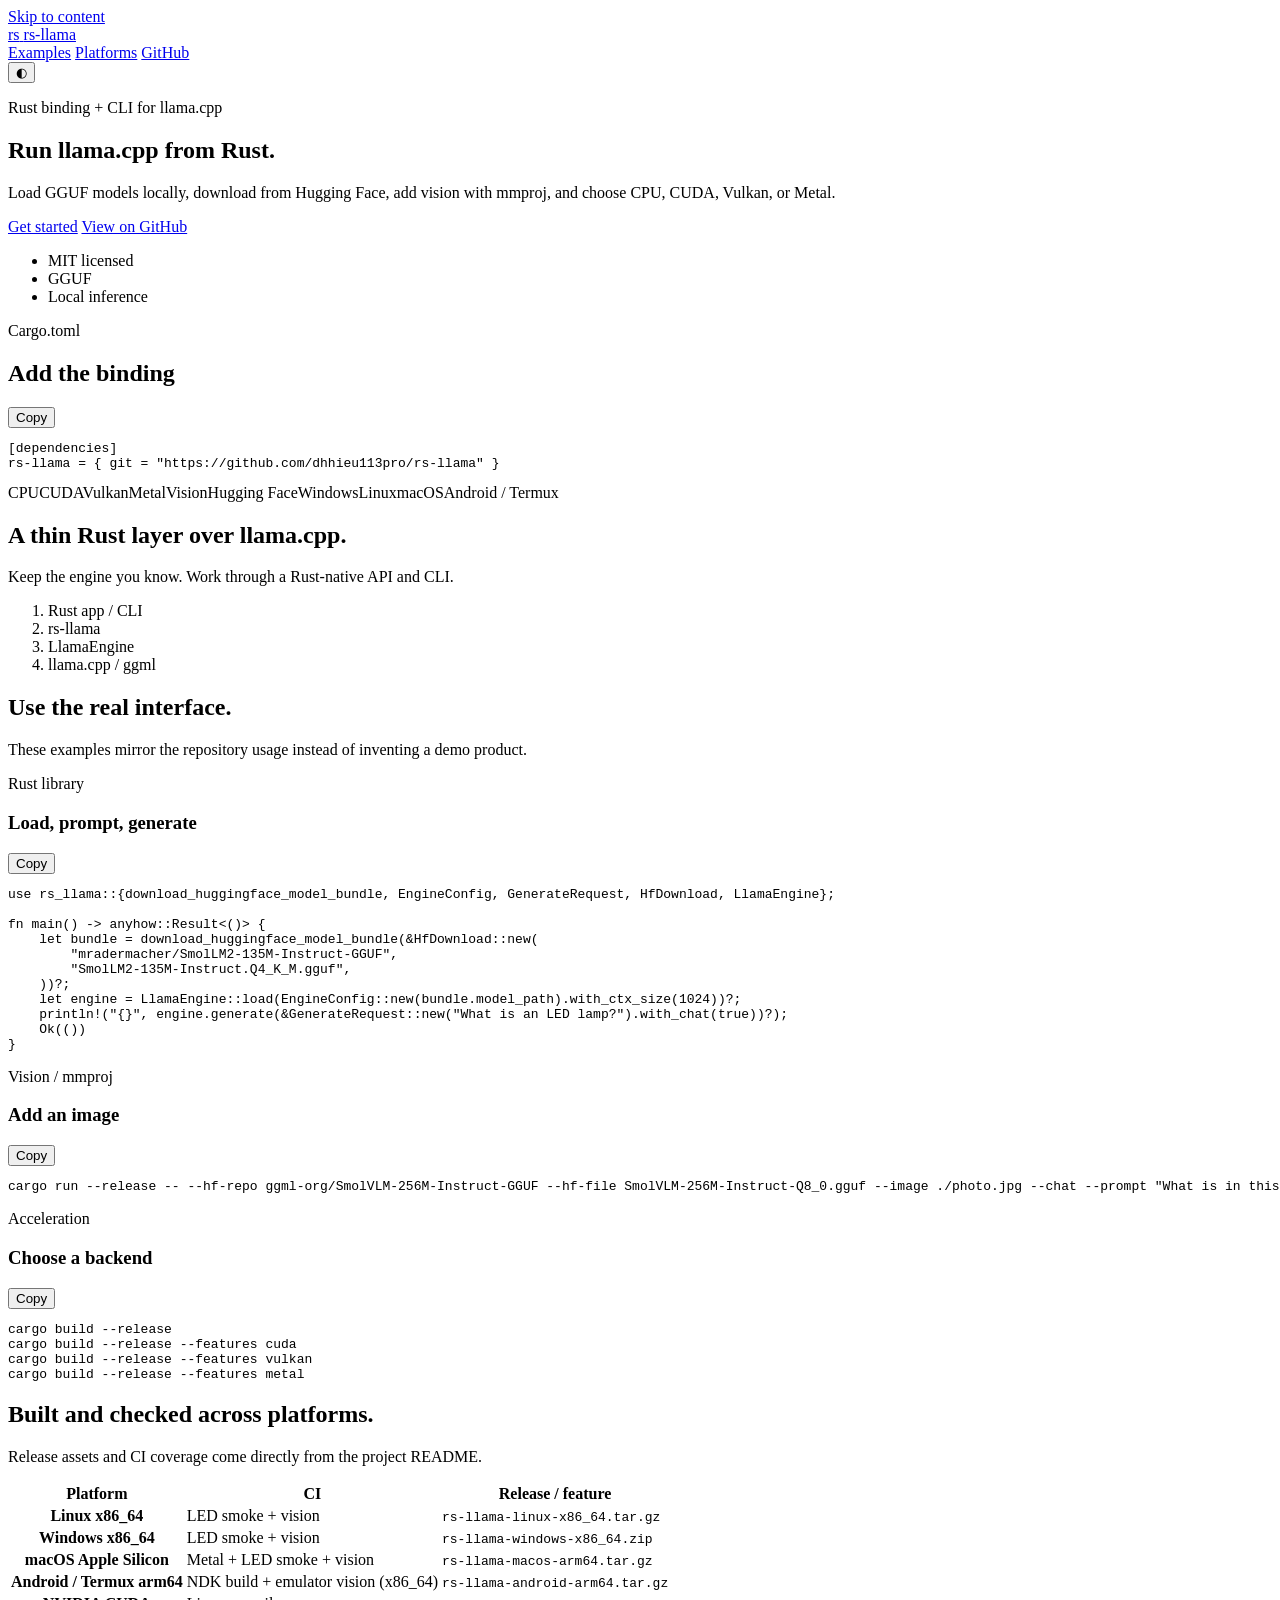
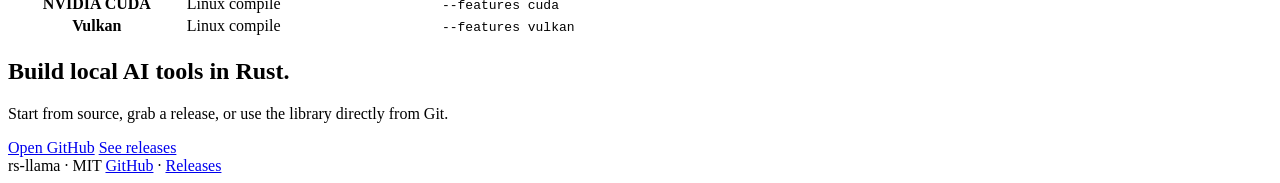
==== site/index.html @ 5613972e "feat: add rs-llama landing page content" ====
<!doctype html>
<html lang="en">
<head>
  <meta charset="utf-8">
  <meta name="viewport" content="width=device-width, initial-scale=1">
  <meta name="description" content="rs-llama is a Rust library and CLI for running GGUF models through llama.cpp.">
  <title>rs-llama — Run llama.cpp from Rust</title>
  <link rel="stylesheet" href="./tokens.css">
  <link rel="stylesheet" href="./styles.css">
  <script src="./app.js" defer></script>
</head>
<body>
  <a class="skip-link" href="#main">Skip to content</a>

  <header class="site-header">
    <a class="brand" href="#top" aria-label="rs-llama home">
      <span class="brand-mark" aria-hidden="true">rs</span>
      <span>rs-llama</span>
    </a>
    <nav class="site-nav" aria-label="Primary navigation">
      <a href="#examples">Examples</a>
      <a href="#platforms">Platforms</a>
      <a href="https://github.com/dhhieu113pro/rs-llama">GitHub</a>
    </nav>
    <button class="icon-button" id="theme-toggle" type="button" aria-label="Toggle color theme" title="Toggle color theme">
      <span aria-hidden="true" id="theme-icon">◐</span>
    </button>
  </header>

  <main id="main">
    <section class="hero" id="top" aria-labelledby="hero-title">
      <div class="hero-copy">
        <p class="hero-note">Rust binding + CLI for llama.cpp</p>
        <h1 id="hero-title">Run llama.cpp from Rust.</h1>
        <p class="hero-lede">Load GGUF models locally, download from Hugging Face, add vision with mmproj, and choose CPU, CUDA, Vulkan, or Metal.</p>
        <div class="hero-actions">
          <a class="button button-primary" href="#examples">Get started</a>
          <a class="button button-secondary" href="https://github.com/dhhieu113pro/rs-llama">View on GitHub</a>
        </div>
        <ul class="hero-meta" aria-label="Project facts">
          <li>MIT licensed</li>
          <li>GGUF</li>
          <li>Local inference</li>
        </ul>
      </div>

      <article class="playground-card playground-card-hero" aria-labelledby="install-title">
        <div class="example-head">
          <div>
            <p class="example-type">Cargo.toml</p>
            <h2 id="install-title">Add the binding</h2>
          </div>
          <button class="copy-button" type="button" data-copy-target="install-code">Copy</button>
        </div>
        <pre><code id="install-code">[dependencies]
rs-llama = { git = &quot;https://github.com/dhhieu113pro/rs-llama&quot; }</code></pre>
      </article>
    </section>

    <section class="capability-rail" aria-label="Supported capabilities">
      <span>CPU</span><span>CUDA</span><span>Vulkan</span><span>Metal</span><span>Vision</span><span>Hugging Face</span><span>Windows</span><span>Linux</span><span>macOS</span><span>Android / Termux</span>
    </section>

    <section class="architecture" aria-labelledby="architecture-title">
      <div class="section-heading">
        <h2 id="architecture-title">A thin Rust layer over llama.cpp.</h2>
        <p>Keep the engine you know. Work through a Rust-native API and CLI.</p>
      </div>
      <ol class="architecture-flow">
        <li><span>Rust app / CLI</span></li>
        <li><span>rs-llama</span></li>
        <li><span>LlamaEngine</span></li>
        <li><span>llama.cpp / ggml</span></li>
      </ol>
    </section>

    <section class="examples" id="examples" aria-labelledby="examples-title">
      <div class="section-heading">
        <h2 id="examples-title">Use the real interface.</h2>
        <p>These examples mirror the repository usage instead of inventing a demo product.</p>
      </div>

      <article class="playground-card example-wide" aria-labelledby="library-example-title">
        <div class="example-head">
          <div>
            <p class="example-type">Rust library</p>
            <h3 id="library-example-title">Load, prompt, generate</h3>
          </div>
          <button class="copy-button" type="button" data-copy-target="library-code">Copy</button>
        </div>
        <pre><code id="library-code">use rs_llama::{download_huggingface_model_bundle, EngineConfig, GenerateRequest, HfDownload, LlamaEngine};

fn main() -&gt; anyhow::Result&lt;()&gt; {
    let bundle = download_huggingface_model_bundle(&amp;HfDownload::new(
        &quot;mradermacher/SmolLM2-135M-Instruct-GGUF&quot;,
        &quot;SmolLM2-135M-Instruct.Q4_K_M.gguf&quot;,
    ))?;
    let engine = LlamaEngine::load(EngineConfig::new(bundle.model_path).with_ctx_size(1024))?;
    println!(&quot;{}&quot;, engine.generate(&amp;GenerateRequest::new(&quot;What is an LED lamp?&quot;).with_chat(true))?);
    Ok(())
}</code></pre>
      </article>

      <div class="example-pair">
        <article class="playground-card" aria-labelledby="vision-example-title">
          <div class="example-head">
            <div>
              <p class="example-type">Vision / mmproj</p>
              <h3 id="vision-example-title">Add an image</h3>
            </div>
            <button class="copy-button" type="button" data-copy-target="vision-code">Copy</button>
          </div>
          <pre><code id="vision-code">cargo run --release -- --hf-repo ggml-org/SmolVLM-256M-Instruct-GGUF --hf-file SmolVLM-256M-Instruct-Q8_0.gguf --image ./photo.jpg --chat --prompt &quot;What is in this image?&quot;</code></pre>
        </article>

        <article class="playground-card" aria-labelledby="backend-example-title">
          <div class="example-head">
            <div>
              <p class="example-type">Acceleration</p>
              <h3 id="backend-example-title">Choose a backend</h3>
            </div>
            <button class="copy-button" type="button" data-copy-target="backend-code">Copy</button>
          </div>
          <pre><code id="backend-code">cargo build --release
cargo build --release --features cuda
cargo build --release --features vulkan
cargo build --release --features metal</code></pre>
        </article>
      </div>
    </section>

    <section class="platforms" id="platforms" aria-labelledby="platforms-title">
      <div class="section-heading">
        <h2 id="platforms-title">Built and checked across platforms.</h2>
        <p>Release assets and CI coverage come directly from the project README.</p>
      </div>
      <div class="table-wrap">
        <table class="platform-table">
          <thead><tr><th scope="col">Platform</th><th scope="col">CI</th><th scope="col">Release / feature</th></tr></thead>
          <tbody>
            <tr><th scope="row">Linux x86_64</th><td data-label="CI">LED smoke + vision</td><td data-label="Release / feature"><code>rs-llama-linux-x86_64.tar.gz</code></td></tr>
            <tr><th scope="row">Windows x86_64</th><td data-label="CI">LED smoke + vision</td><td data-label="Release / feature"><code>rs-llama-windows-x86_64.zip</code></td></tr>
            <tr><th scope="row">macOS Apple Silicon</th><td data-label="CI">Metal + LED smoke + vision</td><td data-label="Release / feature"><code>rs-llama-macos-arm64.tar.gz</code></td></tr>
            <tr><th scope="row">Android / Termux arm64</th><td data-label="CI">NDK build + emulator vision (x86_64)</td><td data-label="Release / feature"><code>rs-llama-android-arm64.tar.gz</code></td></tr>
            <tr><th scope="row">NVIDIA CUDA</th><td data-label="CI">Linux compile</td><td data-label="Release / feature"><code>--features cuda</code></td></tr>
            <tr><th scope="row">Vulkan</th><td data-label="CI">Linux compile</td><td data-label="Release / feature"><code>--features vulkan</code></td></tr>
          </tbody>
        </table>
      </div>
    </section>

    <section class="closing" aria-labelledby="closing-title">
      <h2 id="closing-title">Build local AI tools in Rust.</h2>
      <p>Start from source, grab a release, or use the library directly from Git.</p>
      <div class="hero-actions">
        <a class="button button-primary" href="https://github.com/dhhieu113pro/rs-llama">Open GitHub</a>
        <a class="button button-secondary" href="https://github.com/dhhieu113pro/rs-llama/releases">See releases</a>
      </div>
    </section>
  </main>

  <footer class="site-footer">
    <span>rs-llama · MIT</span>
    <span><a href="https://github.com/dhhieu113pro/rs-llama">GitHub</a> · <a href="https://github.com/dhhieu113pro/rs-llama/releases">Releases</a></span>
  </footer>
  <div class="sr-status" id="copy-status" role="status" aria-live="polite"></div>
</body>
</html>
---- site/tokens.css ----
:root {
  color-scheme: light;
  --color-paper: oklch(97% 0.012 55);
  --color-paper-2: oklch(94% 0.014 55);
  --color-paper-3: oklch(90% 0.016 55);
  --color-ink: oklch(20% 0.012 45);
  --color-ink-2: oklch(35% 0.014 45);
  --color-muted: oklch(51% 0.016 48);
  --color-rule: oklch(78% 0.016 50);
  --color-rule-2: oklch(87% 0.012 50);
  --color-accent: oklch(61% 0.16 42);
  --color-accent-ink: oklch(18% 0.012 42);
  --color-focus: oklch(64% 0.20 42);
  --color-code: oklch(93% 0.018 52);
  --color-success: oklch(58% 0.13 145);
  --color-error: oklch(56% 0.16 25);

  --font-display: ui-sans-serif, system-ui, -apple-system, BlinkMacSystemFont, "Segoe UI", sans-serif;
  --font-body: ui-sans-serif, system-ui, -apple-system, BlinkMacSystemFont, "Segoe UI", sans-serif;
  --font-mono: "SFMono-Regular", Consolas, "Liberation Mono", Menlo, monospace;

  --space-1: 0.25rem;
  --space-2: 0.5rem;
  --space-3: 0.75rem;
  --space-4: 1rem;
  --space-5: 1.25rem;
  --space-6: 1.5rem;
  --space-8: 2rem;
  --space-10: 2.5rem;
  --space-12: 3rem;
  --space-16: 4rem;
  --space-20: 5rem;
  --space-24: 6rem;

  --text-xs: 0.75rem;
  --text-sm: 0.875rem;
  --text-base: 1rem;
  --text-lg: 1.125rem;
  --text-xl: 1.25rem;
  --text-2xl: 1.5rem;
  --text-3xl: 1.875rem;
  --text-display: clamp(2.8rem, 6vw, 5.6rem);

  --radius-sm: 0.45rem;
  --radius-md: 0.8rem;
  --radius-lg: 1.25rem;
  --rule-thin: 1px;
  --dur-fast: 140ms;
  --dur-normal: 220ms;
  --ease-out: cubic-bezier(0.16, 1, 0.3, 1);
  --ease-in: cubic-bezier(0.7, 0, 0.84, 0);
  --ease-in-out: cubic-bezier(0.65, 0, 0.35, 1);
}

:root[data-theme="dark"] {
  color-scheme: dark;
  --color-paper: oklch(16% 0.014 45);
  --color-paper-2: oklch(20% 0.016 45);
  --color-paper-3: oklch(25% 0.018 45);
  --color-ink: oklch(94% 0.012 52);
  --color-ink-2: oklch(81% 0.014 50);
  --color-muted: oklch(68% 0.016 48);
  --color-rule: oklch(35% 0.018 45);
  --color-rule-2: oklch(27% 0.016 45);
  --color-accent: oklch(69% 0.15 42);
  --color-accent-ink: oklch(17% 0.012 42);
  --color-focus: oklch(73% 0.19 42);
  --color-code: oklch(20% 0.018 45);
  --color-success: oklch(70% 0.13 145);
  --color-error: oklch(70% 0.15 25);
}

@media (prefers-color-scheme: dark) {
  :root:not([data-theme="light"]) {
    color-scheme: dark;
    --color-paper: oklch(16% 0.014 45);
    --color-paper-2: oklch(20% 0.016 45);
    --color-paper-3: oklch(25% 0.018 45);
    --color-ink: oklch(94% 0.012 52);
    --color-ink-2: oklch(81% 0.014 50);
    --color-muted: oklch(68% 0.016 48);
    --color-rule: oklch(35% 0.018 45);
    --color-rule-2: oklch(27% 0.016 45);
    --color-accent: oklch(69% 0.15 42);
    --color-accent-ink: oklch(17% 0.012 42);
    --color-focus: oklch(73% 0.19 42);
    --color-code: oklch(20% 0.018 45);
    --color-success: oklch(70% 0.13 145);
    --color-error: oklch(70% 0.15 25);
  }
}
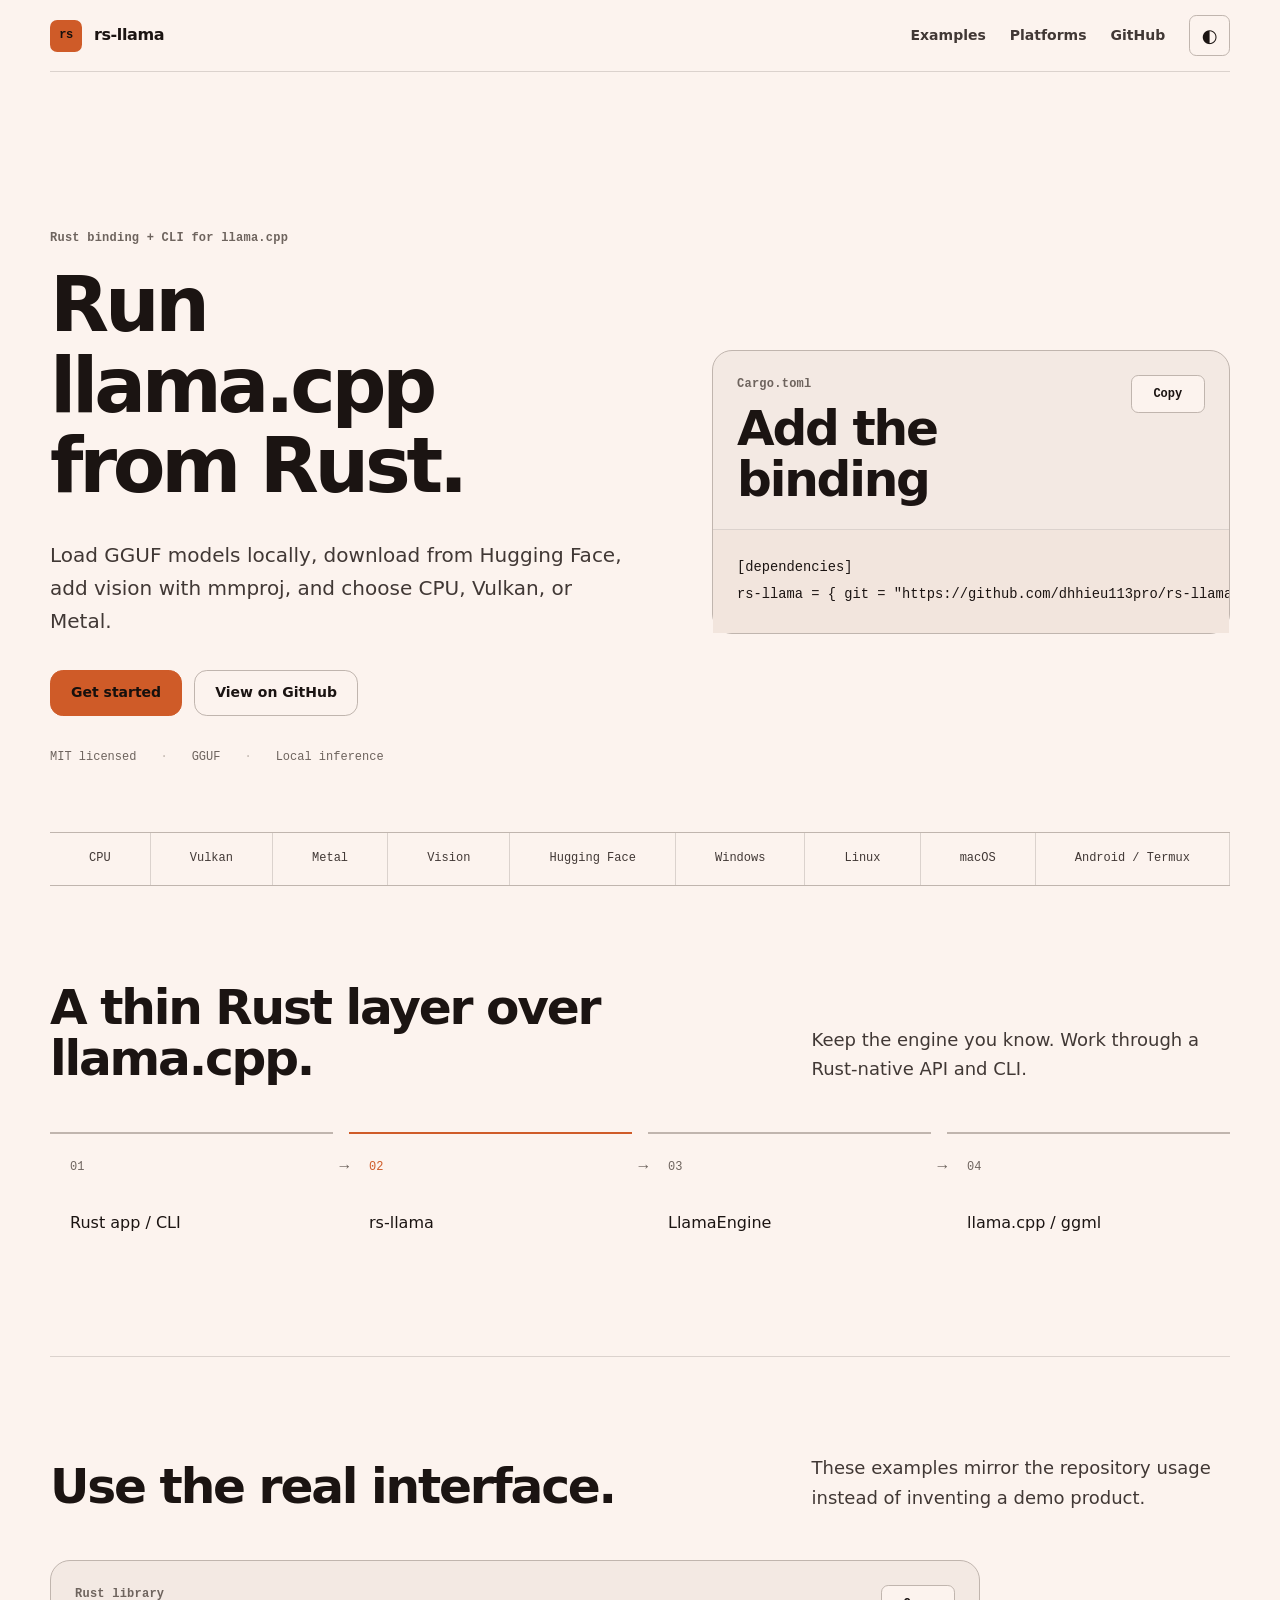
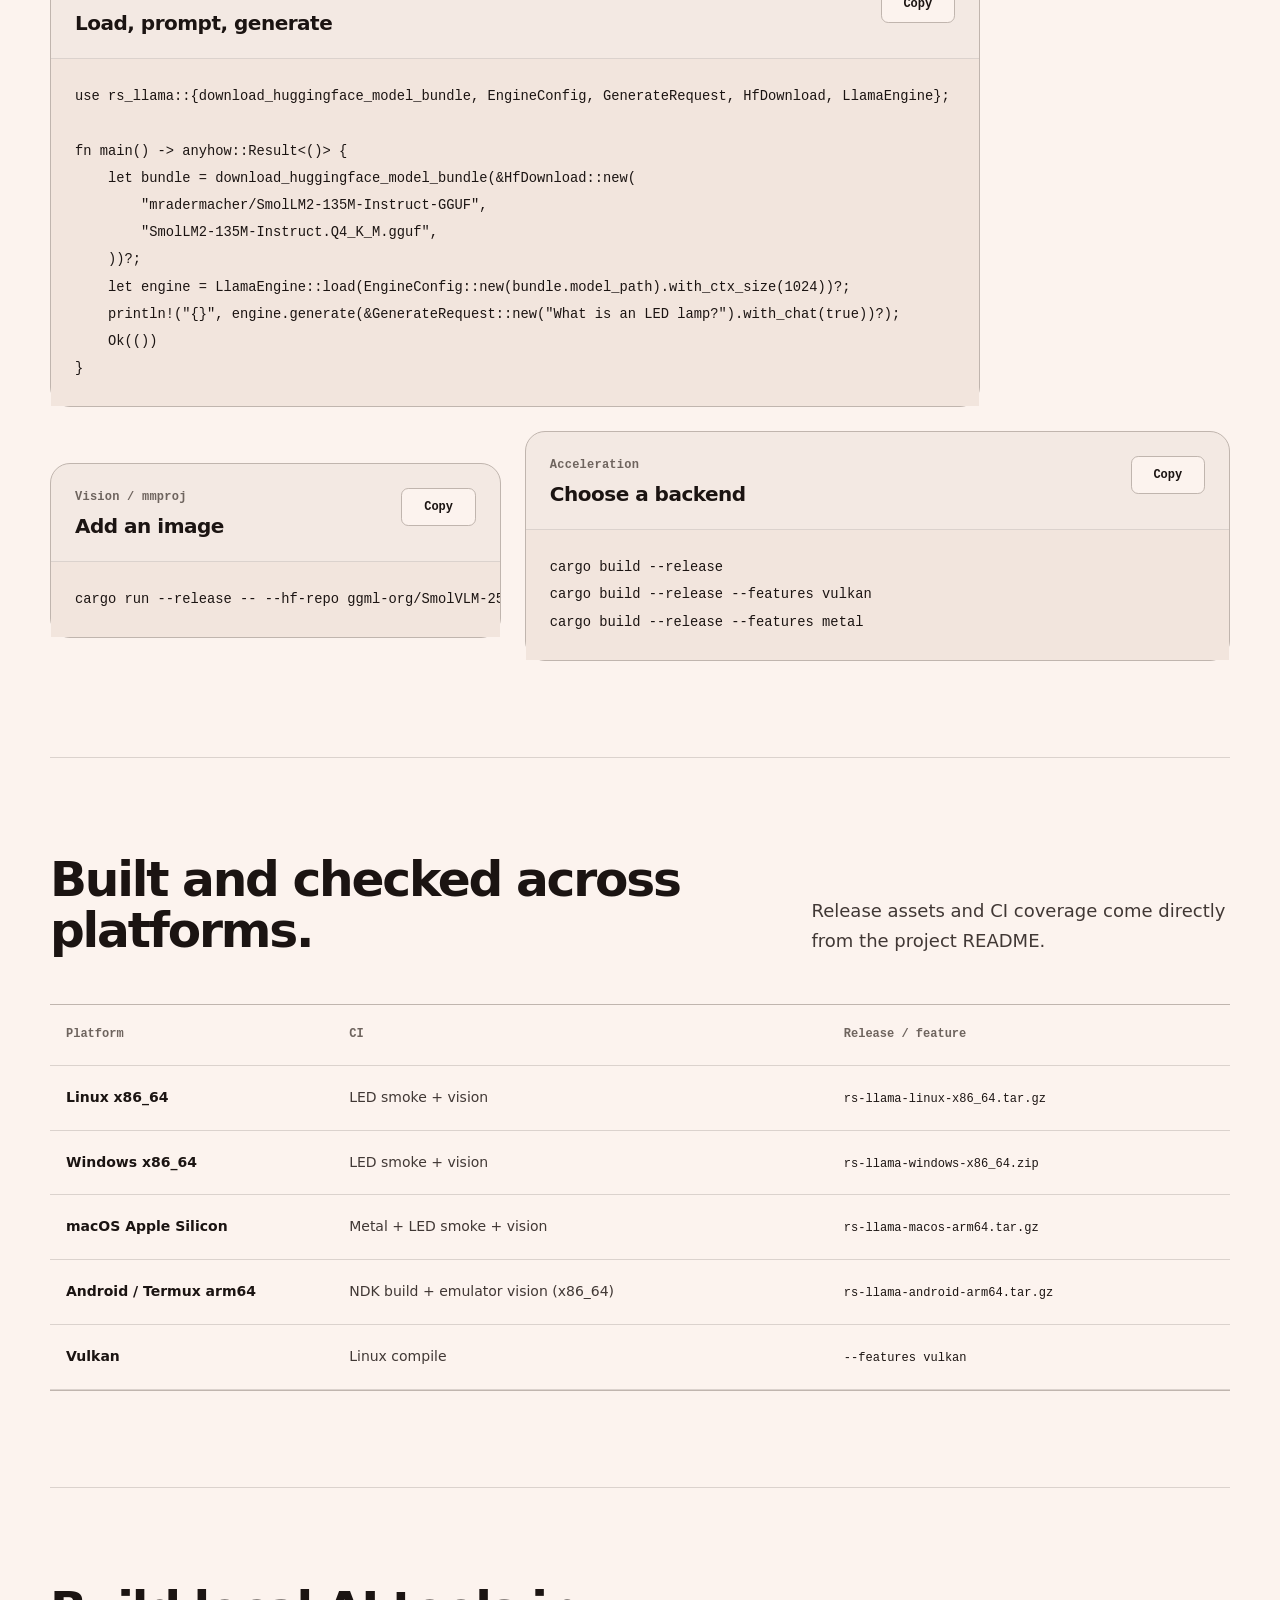
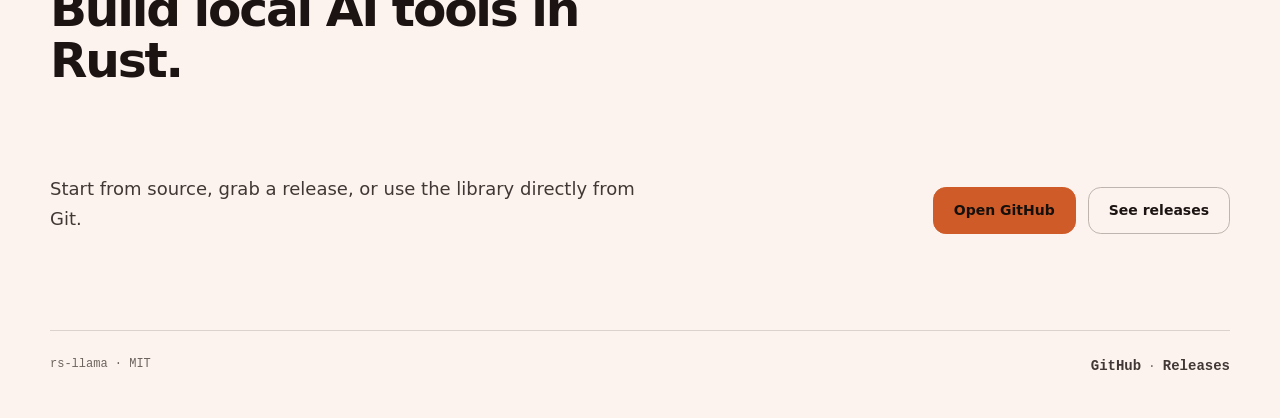
==== commit f06aa881: "ci/docs: remove CUDA Linux platform support Drop the CUDA Linux CI compile job and remove CUDA from " ====
--- a/site/index.html
+++ b/site/index.html
@@ -32,7 +32,7 @@
       <div class="hero-copy">
         <p class="hero-note">Rust binding + CLI for llama.cpp</p>
         <h1 id="hero-title">Run llama.cpp from Rust.</h1>
-        <p class="hero-lede">Load GGUF models locally, download from Hugging Face, add vision with mmproj, and choose CPU, CUDA, Vulkan, or Metal.</p>
+        <p class="hero-lede">Load GGUF models locally, download from Hugging Face, add vision with mmproj, and choose CPU, Vulkan, or Metal.</p>
         <div class="hero-actions">
           <a class="button button-primary" href="#examples">Get started</a>
           <a class="button button-secondary" href="https://github.com/dhhieu113pro/rs-llama">View on GitHub</a>
@@ -58,7 +58,7 @@
     </section>
 
     <section class="capability-rail" aria-label="Supported capabilities">
-      <span>CPU</span><span>CUDA</span><span>Vulkan</span><span>Metal</span><span>Vision</span><span>Hugging Face</span><span>Windows</span><span>Linux</span><span>macOS</span><span>Android / Termux</span>
+      <span>CPU</span><span>Vulkan</span><span>Metal</span><span>Vision</span><span>Hugging Face</span><span>Windows</span><span>Linux</span><span>macOS</span><span>Android / Termux</span>
     </section>
 
     <section class="architecture" aria-labelledby="architecture-title">
@@ -122,7 +122,6 @@
             <button class="copy-button" type="button" data-copy-target="backend-code">Copy</button>
           </div>
           <pre><code id="backend-code">cargo build --release
-cargo build --release --features cuda
 cargo build --release --features vulkan
 cargo build --release --features metal</code></pre>
         </article>
@@ -142,7 +141,6 @@
             <tr><th scope="row">Windows x86_64</th><td data-label="CI">LED smoke + vision</td><td data-label="Release / feature"><code>rs-llama-windows-x86_64.zip</code></td></tr>
             <tr><th scope="row">macOS Apple Silicon</th><td data-label="CI">Metal + LED smoke + vision</td><td data-label="Release / feature"><code>rs-llama-macos-arm64.tar.gz</code></td></tr>
             <tr><th scope="row">Android / Termux arm64</th><td data-label="CI">NDK build + emulator vision (x86_64)</td><td data-label="Release / feature"><code>rs-llama-android-arm64.tar.gz</code></td></tr>
-            <tr><th scope="row">NVIDIA CUDA</th><td data-label="CI">Linux compile</td><td data-label="Release / feature"><code>--features cuda</code></td></tr>
             <tr><th scope="row">Vulkan</th><td data-label="CI">Linux compile</td><td data-label="Release / feature"><code>--features vulkan</code></td></tr>
           </tbody>
         </table>
--- a/site/styles.css
+++ b/site/styles.css
@@ -0,0 +1,767 @@
+/* Hallmark · genre: modern-minimal · macrostructure: Component Playground · theme: custom · tone: technical/austere · anchor hue: rust-copper
+ * vibe: rust precision, local inference, technical restraint
+ * paper: oklch(97% 0.012 55) · accent: oklch(61% 0.16 42)
+ * display: system sans · body: system sans · mono: system mono
+ * axes: warm-near-white / technical-sans / rust-copper · enrichment: none · nav: N9 · footer: Ft2
+ */
+/* Hallmark · pre-emit critique: P4 H4 E4 S5 R5 V4 */
+
+html,
+body {
+  overflow-x: clip;
+}
+
+html {
+  scroll-behavior: smooth;
+  background: var(--color-paper);
+}
+
+* {
+  box-sizing: border-box;
+}
+
+*::before,
+*::after {
+  box-sizing: border-box;
+}
+
+body {
+  margin: 0;
+  background: var(--color-paper);
+  color: var(--color-ink);
+  font-family: var(--font-body);
+  font-size: var(--text-base);
+  line-height: 1.65;
+  text-rendering: optimizeLegibility;
+}
+
+button,
+a {
+  -webkit-tap-highlight-color: transparent;
+}
+
+a {
+  color: inherit;
+  text-decoration-thickness: var(--rule-thin);
+  text-underline-offset: 0.2em;
+}
+
+a:focus-visible,
+button:focus-visible {
+  outline: 3px solid var(--color-focus);
+  outline-offset: 3px;
+}
+
+button {
+  font-family: var(--font-body);
+}
+
+h1,
+h2,
+h3,
+p,
+ul,
+ol {
+  margin-top: 0;
+}
+
+h1,
+h2,
+h3 {
+  margin-bottom: 0;
+  color: var(--color-ink);
+  font-family: var(--font-display);
+  font-style: normal;
+  line-height: 1.05;
+  overflow-wrap: anywhere;
+  min-width: 0;
+}
+
+h1 {
+  max-width: 10ch;
+  font-size: var(--text-display);
+  font-weight: 720;
+  letter-spacing: -0.055em;
+}
+
+h2 {
+  font-size: clamp(2rem, 3.8vw, 3.4rem);
+  font-weight: 680;
+  letter-spacing: -0.045em;
+}
+
+h3 {
+  font-size: var(--text-xl);
+  font-weight: 680;
+  letter-spacing: -0.025em;
+}
+
+pre,
+code {
+  font-family: var(--font-mono);
+}
+
+pre {
+  margin: 0;
+  overflow-x: auto;
+  overscroll-behavior-inline: contain;
+  scrollbar-width: thin;
+}
+
+code {
+  font-size: 0.86em;
+}
+
+.skip-link {
+  position: fixed;
+  top: var(--space-3);
+  left: var(--space-3);
+  z-index: 100;
+  transform: translateY(-180%);
+  padding: var(--space-2) var(--space-4);
+  border: var(--rule-thin) solid var(--color-ink);
+  border-radius: var(--radius-sm);
+  background: var(--color-paper);
+  color: var(--color-ink);
+  text-decoration: none;
+  transition: transform var(--dur-fast) var(--ease-out);
+}
+
+.skip-link:focus {
+  transform: translateY(0);
+}
+
+.site-header,
+.hero,
+.capability-rail,
+.architecture,
+.examples,
+.platforms,
+.closing,
+.site-footer {
+  width: min(1180px, calc(100% - 2 * var(--space-8)));
+  margin-inline: auto;
+}
+
+.site-header {
+  position: sticky;
+  top: 0;
+  z-index: 20;
+  display: grid;
+  grid-template-columns: 1fr auto auto;
+  align-items: center;
+  min-height: 72px;
+  border-bottom: var(--rule-thin) solid var(--color-rule-2);
+  background: var(--color-paper);
+}
+
+.brand,
+.site-nav a,
+.button,
+.site-footer a {
+  white-space: nowrap;
+}
+
+.brand {
+  display: inline-flex;
+  align-items: center;
+  gap: var(--space-3);
+  width: max-content;
+  font-family: var(--font-display);
+  font-weight: 720;
+  letter-spacing: -0.025em;
+  text-decoration: none;
+}
+
+.brand-mark {
+  display: inline-grid;
+  width: 2rem;
+  height: 2rem;
+  place-items: center;
+  border-radius: var(--radius-sm);
+  background: var(--color-accent);
+  color: var(--color-accent-ink);
+  font-family: var(--font-mono);
+  font-size: var(--text-xs);
+  font-weight: 700;
+  letter-spacing: -0.04em;
+}
+
+.site-nav {
+  display: flex;
+  align-items: center;
+  gap: var(--space-6);
+  margin-right: var(--space-6);
+}
+
+.site-nav a,
+.site-footer a {
+  color: var(--color-ink-2);
+  font-size: var(--text-sm);
+  font-weight: 600;
+  text-decoration: none;
+  transition: color var(--dur-fast) var(--ease-out);
+}
+
+.site-nav a:hover,
+.site-footer a:hover {
+  color: var(--color-ink);
+}
+
+.icon-button,
+.copy-button {
+  display: inline-grid;
+  place-items: center;
+  border: var(--rule-thin) solid var(--color-rule);
+  border-radius: var(--radius-sm);
+  background: var(--color-paper);
+  color: var(--color-ink);
+  cursor: pointer;
+  transition: transform var(--dur-fast) var(--ease-out), background var(--dur-fast) var(--ease-out), border-color var(--dur-fast) var(--ease-out), opacity var(--dur-fast) var(--ease-out);
+}
+
+.icon-button {
+  width: 2.55rem;
+  height: 2.55rem;
+  font-size: var(--text-lg);
+}
+
+.icon-button:hover,
+.copy-button:hover {
+  background: var(--color-paper-2);
+  transform: translateY(-1px);
+}
+
+.icon-button:active,
+.copy-button:active,
+.button:active {
+  transform: translateY(1px);
+}
+
+.icon-button:disabled,
+.copy-button:disabled,
+.button[aria-disabled="true"],
+.icon-button[data-state="loading"],
+.copy-button[data-state="loading"],
+.button[data-state="loading"] {
+  cursor: wait;
+  opacity: 0.58;
+}
+
+.icon-button[data-state="error"],
+.copy-button[data-state="error"],
+.button[data-state="error"] {
+  border-color: var(--color-error);
+}
+
+.icon-button[data-state="success"],
+.copy-button[data-state="success"],
+.button[data-state="success"] {
+  border-color: var(--color-success);
+}
+
+.hero {
+  display: grid;
+  grid-template-columns: minmax(0, 1.05fr) minmax(0, 0.95fr);
+  gap: clamp(var(--space-12), 7vw, var(--space-24));
+  align-items: end;
+  min-height: min(760px, calc(100svh - 72px));
+  padding-block: var(--space-20) var(--space-16);
+}
+
+.hero-copy {
+  min-width: 0;
+}
+
+.hero-note,
+.example-type {
+  margin-bottom: var(--space-4);
+  color: var(--color-muted);
+  font-family: var(--font-mono);
+  font-size: var(--text-xs);
+  font-weight: 650;
+  letter-spacing: 0.02em;
+}
+
+.hero-lede {
+  max-width: 36rem;
+  margin: var(--space-8) 0 0;
+  color: var(--color-ink-2);
+  font-size: clamp(var(--text-lg), 2vw, var(--text-xl));
+}
+
+.hero-actions {
+  display: flex;
+  flex-wrap: wrap;
+  gap: var(--space-3);
+  margin-top: var(--space-8);
+}
+
+.button {
+  display: inline-flex;
+  align-items: center;
+  justify-content: center;
+  min-height: 2.9rem;
+  padding: 0 var(--space-5);
+  border: var(--rule-thin) solid var(--color-rule);
+  border-radius: var(--radius-md);
+  font-size: var(--text-sm);
+  font-weight: 700;
+  text-decoration: none;
+  transition: transform var(--dur-fast) var(--ease-out), background var(--dur-fast) var(--ease-out), border-color var(--dur-fast) var(--ease-out), opacity var(--dur-fast) var(--ease-out);
+}
+
+.button:hover {
+  transform: translateY(-1px);
+}
+
+.button-primary {
+  border-color: var(--color-accent);
+  background: var(--color-accent);
+  color: var(--color-accent-ink);
+}
+
+.button-primary:hover {
+  border-color: var(--color-focus);
+}
+
+.button-secondary {
+  background: var(--color-paper);
+  color: var(--color-ink);
+}
+
+.button-secondary:hover {
+  background: var(--color-paper-2);
+}
+
+.hero-meta {
+  display: flex;
+  flex-wrap: wrap;
+  gap: var(--space-3) var(--space-6);
+  margin: var(--space-8) 0 0;
+  padding: 0;
+  color: var(--color-muted);
+  font-family: var(--font-mono);
+  font-size: var(--text-xs);
+  list-style: none;
+}
+
+.hero-meta li + li::before {
+  content: "·";
+  margin-right: var(--space-6);
+  color: var(--color-rule);
+}
+
+.playground-card {
+  min-width: 0;
+  border: var(--rule-thin) solid var(--color-rule);
+  border-radius: var(--radius-lg);
+  background: var(--color-paper-2);
+}
+
+.playground-card-hero {
+  align-self: center;
+  transform: translateY(var(--space-8));
+}
+
+.example-head {
+  display: flex;
+  align-items: flex-start;
+  justify-content: space-between;
+  gap: var(--space-6);
+  padding: var(--space-6);
+  border-bottom: var(--rule-thin) solid var(--color-rule-2);
+}
+
+.example-head .example-type {
+  margin-bottom: var(--space-2);
+}
+
+.copy-button {
+  min-width: 4.65rem;
+  min-height: 2.35rem;
+  padding-inline: var(--space-3);
+  font-family: var(--font-mono);
+  font-size: var(--text-xs);
+  font-weight: 650;
+  white-space: nowrap;
+}
+
+.playground-card pre {
+  padding: var(--space-6);
+  background: var(--color-code);
+  color: var(--color-ink);
+  line-height: 1.7;
+}
+
+.capability-rail {
+  display: flex;
+  flex-wrap: wrap;
+  border-block: var(--rule-thin) solid var(--color-rule);
+}
+
+.capability-rail span {
+  flex: 1 0 auto;
+  padding: var(--space-4) var(--space-5);
+  border-right: var(--rule-thin) solid var(--color-rule-2);
+  color: var(--color-ink-2);
+  font-family: var(--font-mono);
+  font-size: var(--text-xs);
+  text-align: center;
+}
+
+.architecture,
+.examples,
+.platforms {
+  padding-block: var(--space-24);
+  border-bottom: var(--rule-thin) solid var(--color-rule-2);
+}
+
+.section-heading {
+  display: grid;
+  grid-template-columns: minmax(0, 1.25fr) minmax(0, 0.75fr);
+  gap: var(--space-16);
+  align-items: end;
+  margin-bottom: var(--space-12);
+}
+
+.section-heading p {
+  max-width: 34rem;
+  margin-bottom: 0;
+  color: var(--color-ink-2);
+  font-size: var(--text-lg);
+}
+
+.architecture-flow {
+  display: grid;
+  grid-template-columns: repeat(4, minmax(0, 1fr));
+  gap: var(--space-4);
+  margin: 0;
+  padding: 0;
+  list-style: none;
+  counter-reset: architecture;
+}
+
+.architecture-flow li {
+  position: relative;
+  min-width: 0;
+  padding: var(--space-6) var(--space-5);
+  border-top: 2px solid var(--color-rule);
+  color: var(--color-ink);
+  counter-increment: architecture;
+}
+
+.architecture-flow li::before {
+  content: "0" counter(architecture);
+  display: block;
+  margin-bottom: var(--space-8);
+  color: var(--color-muted);
+  font-family: var(--font-mono);
+  font-size: var(--text-xs);
+}
+
+.architecture-flow li:nth-child(2) {
+  border-top-color: var(--color-accent);
+}
+
+.architecture-flow li:nth-child(2)::before {
+  color: var(--color-accent);
+}
+
+.architecture-flow li:not(:last-child)::after {
+  content: "→";
+  position: absolute;
+  top: var(--space-5);
+  right: calc(var(--space-4) * -1);
+  z-index: 2;
+  color: var(--color-muted);
+  font-family: var(--font-mono);
+}
+
+.examples {
+  display: grid;
+  gap: var(--space-6);
+}
+
+.examples .section-heading {
+  margin-bottom: var(--space-6);
+}
+
+.example-wide {
+  width: min(100%, 930px);
+}
+
+.example-pair {
+  display: grid;
+  grid-template-columns: minmax(0, 0.78fr) minmax(0, 1.22fr);
+  gap: var(--space-6);
+  align-items: start;
+}
+
+.example-pair .playground-card:first-child {
+  margin-top: var(--space-8);
+}
+
+.table-wrap {
+  border-block: var(--rule-thin) solid var(--color-rule);
+}
+
+.platform-table {
+  width: 100%;
+  border-collapse: collapse;
+  font-size: var(--text-sm);
+}
+
+.platform-table th,
+.platform-table td {
+  padding: var(--space-5) var(--space-4);
+  border-bottom: var(--rule-thin) solid var(--color-rule-2);
+  text-align: left;
+  vertical-align: top;
+}
+
+.platform-table thead th {
+  color: var(--color-muted);
+  font-family: var(--font-mono);
+  font-size: var(--text-xs);
+  font-weight: 600;
+}
+
+.platform-table tbody th {
+  width: 24%;
+  font-weight: 700;
+}
+
+.platform-table td:nth-child(2) {
+  color: var(--color-ink-2);
+}
+
+.platform-table code {
+  overflow-wrap: anywhere;
+}
+
+.closing {
+  display: grid;
+  grid-template-columns: minmax(0, 1.2fr) minmax(0, 0.8fr);
+  gap: var(--space-16);
+  align-items: end;
+  padding-block: var(--space-24);
+}
+
+.closing p {
+  grid-column: 1;
+  max-width: 38rem;
+  margin: var(--space-6) 0 0;
+  color: var(--color-ink-2);
+  font-size: var(--text-lg);
+}
+
+.closing .hero-actions {
+  grid-column: 2;
+  grid-row: 1 / span 2;
+  justify-content: flex-end;
+  align-self: end;
+  margin-top: 0;
+}
+
+.site-footer {
+  display: flex;
+  justify-content: space-between;
+  gap: var(--space-6);
+  padding-block: var(--space-6) var(--space-10);
+  border-top: var(--rule-thin) solid var(--color-rule-2);
+  color: var(--color-muted);
+  font-family: var(--font-mono);
+  font-size: var(--text-xs);
+}
+
+.sr-status {
+  position: fixed;
+  width: 1px;
+  height: 1px;
+  overflow: hidden;
+  clip-path: inset(50%);
+  white-space: nowrap;
+}
+
+/* verified target: 768px */
+@media (max-width: 900px) {
+  .hero {
+    grid-template-columns: minmax(0, 1fr);
+    min-height: auto;
+    padding-block: var(--space-16);
+  }
+
+  .playground-card-hero {
+    transform: none;
+  }
+
+  .section-heading,
+  .closing {
+    grid-template-columns: minmax(0, 1fr);
+    gap: var(--space-6);
+  }
+
+  .closing .hero-actions {
+    grid-column: 1;
+    grid-row: auto;
+    justify-content: flex-start;
+  }
+
+  .architecture-flow {
+    grid-template-columns: repeat(2, minmax(0, 1fr));
+  }
+
+  .architecture-flow li:nth-child(2)::after {
+    display: none;
+  }
+
+  .example-pair {
+    grid-template-columns: minmax(0, 1fr);
+  }
+
+  .example-pair .playground-card:first-child {
+    width: min(86%, 680px);
+    margin-top: 0;
+  }
+}
+
+/* verified target: 414px */
+/* verified target: 375px */
+/* verified target: 320px */
+@media (max-width: 640px) {
+  .site-header,
+  .hero,
+  .capability-rail,
+  .architecture,
+  .examples,
+  .platforms,
+  .closing,
+  .site-footer {
+    width: min(100% - 2 * var(--space-4), 1180px);
+  }
+
+  .site-header {
+    grid-template-columns: 1fr auto;
+    min-height: 64px;
+  }
+
+  .site-nav {
+    display: none;
+  }
+
+  h1 {
+    font-size: clamp(2.65rem, 14vw, 4.1rem);
+  }
+
+  h2 {
+    font-size: clamp(1.9rem, 10vw, 2.8rem);
+  }
+
+  .hero {
+    gap: var(--space-12);
+    padding-block: var(--space-12);
+  }
+
+  .hero-actions {
+    gap: var(--space-2);
+  }
+
+  .button {
+    padding-inline: var(--space-4);
+  }
+
+  .hero-meta li + li::before {
+    margin-right: var(--space-3);
+  }
+
+  .example-head {
+    gap: var(--space-3);
+    padding: var(--space-4);
+  }
+
+  .playground-card pre {
+    padding: var(--space-4);
+  }
+
+  .capability-rail span {
+    flex-basis: 50%;
+  }
+
+  .architecture,
+  .examples,
+  .platforms,
+  .closing {
+    padding-block: var(--space-16);
+  }
+
+  .architecture-flow {
+    grid-template-columns: minmax(0, 1fr);
+  }
+
+  .architecture-flow li::after {
+    display: none;
+  }
+
+  .example-pair .playground-card:first-child {
+    width: 100%;
+  }
+
+  .platform-table,
+  .platform-table tbody,
+  .platform-table tr,
+  .platform-table th,
+  .platform-table td {
+    display: block;
+    width: 100%;
+  }
+
+  .platform-table thead {
+    position: absolute;
+    width: 1px;
+    height: 1px;
+    overflow: hidden;
+    clip-path: inset(50%);
+  }
+
+  .platform-table tr {
+    padding: var(--space-4) 0;
+    border-bottom: var(--rule-thin) solid var(--color-rule);
+  }
+
+  .platform-table th,
+  .platform-table td {
+    padding: var(--space-2) var(--space-1);
+    border: 0;
+  }
+
+  .platform-table tbody th {
+    margin-bottom: var(--space-2);
+  }
+
+  .platform-table td::before {
+    content: attr(data-label) ": ";
+    color: var(--color-muted);
+    font-family: var(--font-mono);
+    font-size: var(--text-xs);
+  }
+
+  .site-footer {
+    flex-direction: column;
+    padding-bottom: var(--space-8);
+  }
+}
+
+@media (prefers-reduced-motion: reduce) {
+  html {
+    scroll-behavior: auto;
+  }
+
+  *,
+  *::before,
+  *::after {
+    animation-duration: 0.01ms;
+    animation-iteration-count: 1;
+    transition-duration: 0.01ms;
+  }
+}
